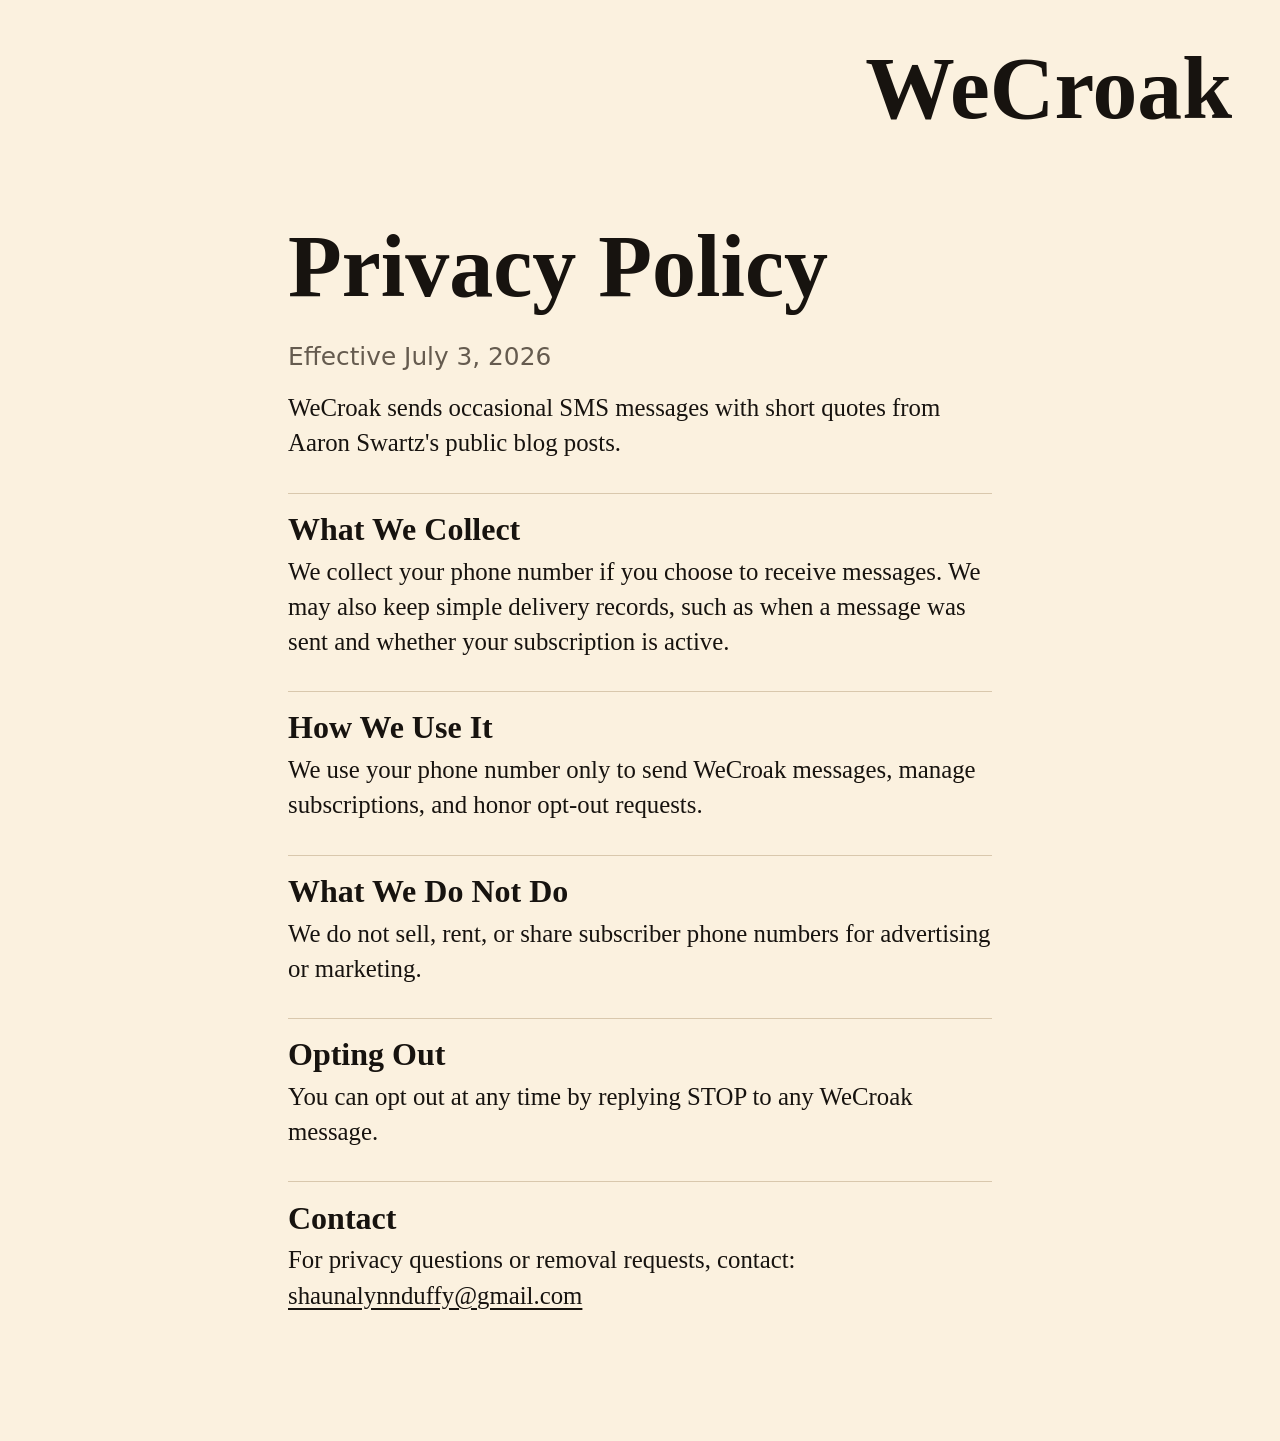
==== privacy.html @ 97bdcf86 "Add WeCroak static site" ====
<!doctype html>
<html lang="en">
  <head>
    <meta charset="utf-8">
    <meta name="viewport" content="width=device-width, initial-scale=1">
    <title>Privacy Policy - WeCroak</title>
    <link rel="stylesheet" href="styles.css">
  </head>
  <body class="policy-page">
    <header class="policy-header">
      <a class="wordmark" href="index.html">WeCroak</a>
    </header>
    <main class="policy">
      <h1>Privacy Policy</h1>
      <p class="effective">Effective July 3, 2026</p>

      <p>WeCroak sends occasional SMS messages with short quotes from Aaron Swartz's public blog posts.</p>

      <h2>What We Collect</h2>
      <p>We collect your phone number if you choose to receive messages. We may also keep simple delivery records, such as when a message was sent and whether your subscription is active.</p>

      <h2>How We Use It</h2>
      <p>We use your phone number only to send WeCroak messages, manage subscriptions, and honor opt-out requests.</p>

      <h2>What We Do Not Do</h2>
      <p>We do not sell, rent, or share subscriber phone numbers for advertising or marketing.</p>

      <h2>Opting Out</h2>
      <p>You can opt out at any time by replying STOP to any WeCroak message.</p>

      <h2>Contact</h2>
      <p>For privacy questions or removal requests, contact: <a href="mailto:shaunalynnduffy@gmail.com">shaunalynnduffy@gmail.com</a></p>
    </main>
  </body>
</html>
---- styles.css ----
:root {
  --cream: #fbf1df;
  --ink: #17130f;
  --muted: #655b4f;
  --line: #d9c8ad;
}

* {
  box-sizing: border-box;
}

html {
  min-height: 100%;
  background: var(--cream);
}

body {
  min-height: 100vh;
  margin: 0;
  background: var(--cream);
  color: var(--ink);
  font-family: Georgia, "Iowan Old Style", "Palatino Linotype", Palatino, serif;
}

a {
  color: inherit;
  text-decoration-thickness: 0.08em;
  text-underline-offset: 0.18em;
}

.home {
  display: grid;
  grid-template-rows: 1fr auto;
}

.home-main {
  display: grid;
  min-height: calc(100vh - 4.75rem);
  place-items: center;
  padding: 1rem;
}

.home-main h1 {
  margin: 0;
  font-size: clamp(5.3rem, 18vw, 19rem);
  font-weight: 700;
  line-height: 0.82;
  letter-spacing: 0;
  text-align: center;
}

.home-links {
  display: flex;
  justify-content: center;
  gap: clamp(1.1rem, 4vw, 2.5rem);
  padding: 0 1rem 2rem;
  color: var(--muted);
  font-family: ui-sans-serif, system-ui, -apple-system, BlinkMacSystemFont, "Segoe UI", sans-serif;
  font-size: 0.9rem;
}

.policy-page {
  padding: clamp(1.25rem, 4vw, 3rem);
}

.policy-header {
  display: flex;
  justify-content: flex-end;
  margin-bottom: clamp(2.5rem, 8vw, 6rem);
}

.wordmark {
  font-size: clamp(2.2rem, 7vw, 5.75rem);
  font-weight: 700;
  line-height: 0.9;
  text-decoration: none;
}

.policy {
  width: min(44rem, 100%);
  margin: 0 auto 5rem;
}

.policy h1 {
  margin: 0 0 0.35em;
  font-size: clamp(2.8rem, 8vw, 5.5rem);
  line-height: 0.95;
  letter-spacing: 0;
}

.effective {
  margin: 0 0 2.25rem;
  color: var(--muted);
  font-family: ui-sans-serif, system-ui, -apple-system, BlinkMacSystemFont, "Segoe UI", sans-serif;
  font-size: clamp(1rem, 2vw, 1.15rem);
}

.policy h2 {
  margin: 2rem 0 0.45rem;
  padding-top: 1.2rem;
  border-top: 1px solid var(--line);
  font-size: clamp(1.5rem, 4vw, 2rem);
  line-height: 1.05;
  letter-spacing: 0;
}

.policy p {
  margin: 0 0 1rem;
  font-size: clamp(1.2rem, 2.5vw, 1.55rem);
  line-height: 1.42;
}

@media (max-width: 520px) {
  .home-links {
    align-items: center;
    flex-direction: column;
    gap: 0.55rem;
  }

  .policy-header {
    justify-content: flex-start;
  }
}
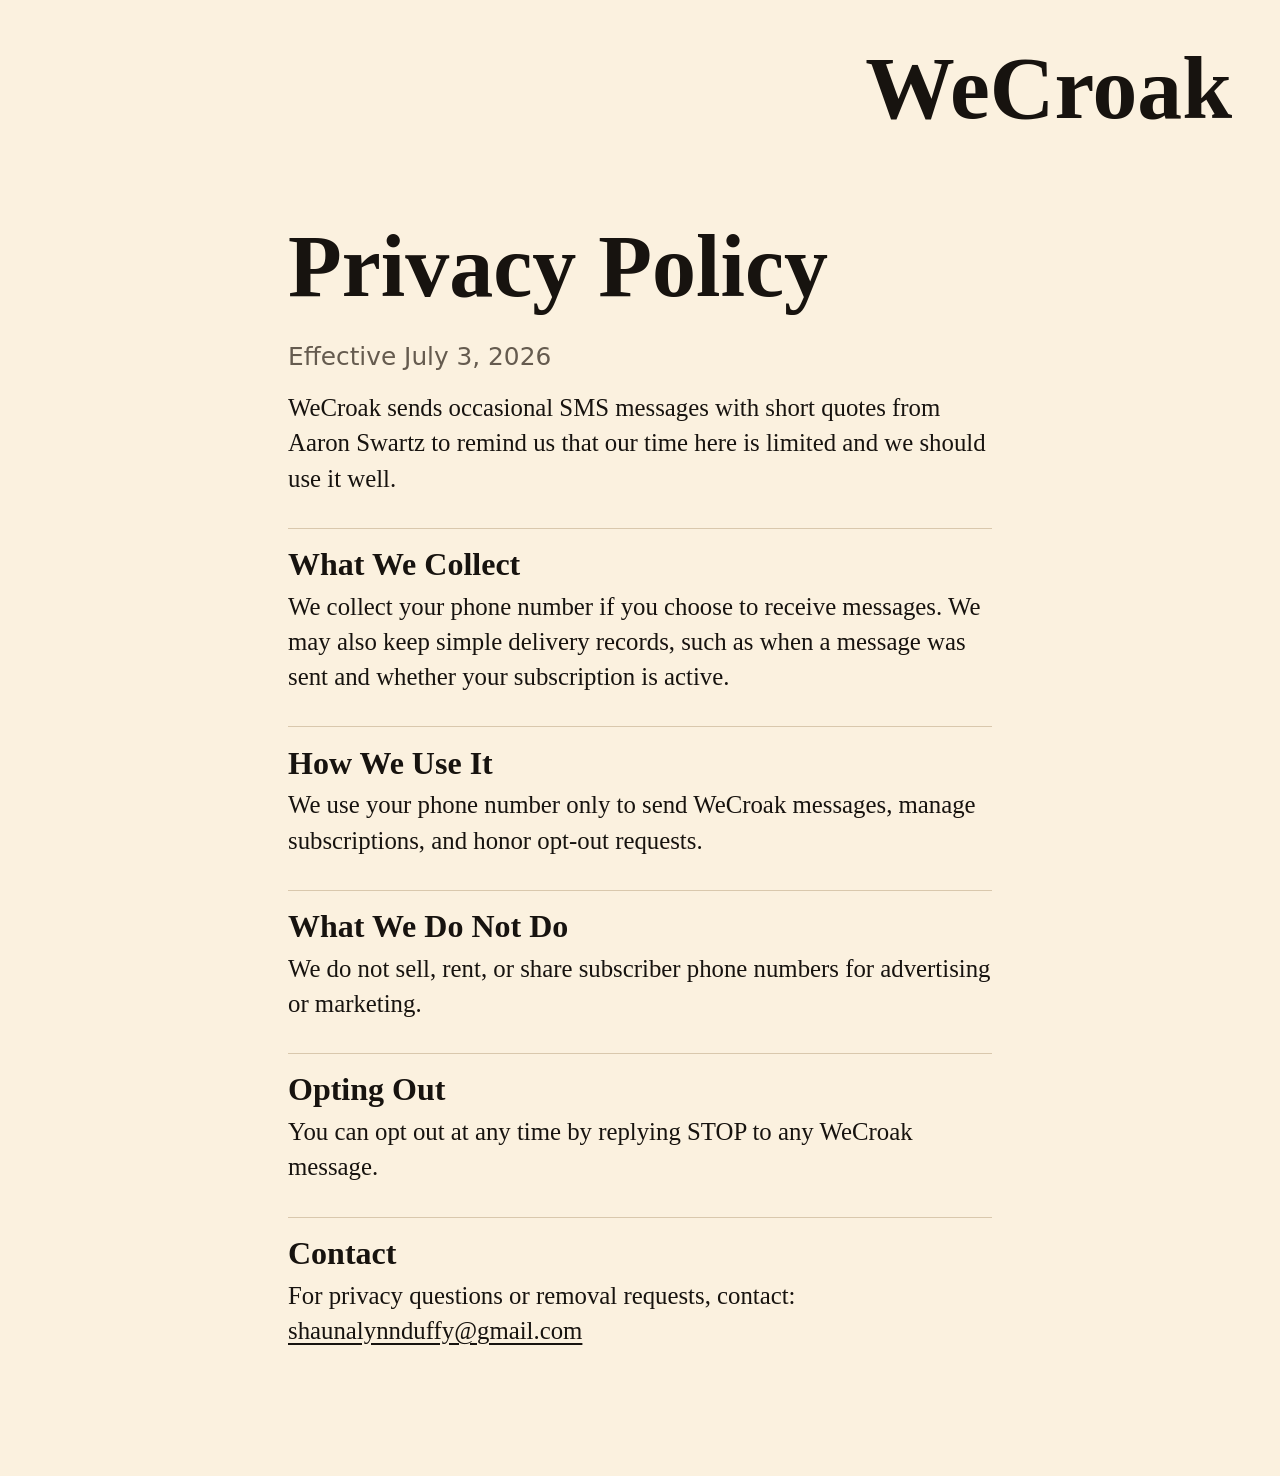
==== commit f0ed7249: "Update privacy.html" ====
--- a/privacy.html
+++ b/privacy.html
@@ -14,7 +14,7 @@
       <h1>Privacy Policy</h1>
       <p class="effective">Effective July 3, 2026</p>
 
-      <p>WeCroak sends occasional SMS messages with short quotes from Aaron Swartz's public blog posts.</p>
+      <p>WeCroak sends occasional SMS messages with short quotes from Aaron Swartz to remind us that our time here is limited and we should use it well.</p>
 
       <h2>What We Collect</h2>
       <p>We collect your phone number if you choose to receive messages. We may also keep simple delivery records, such as when a message was sent and whether your subscription is active.</p>
